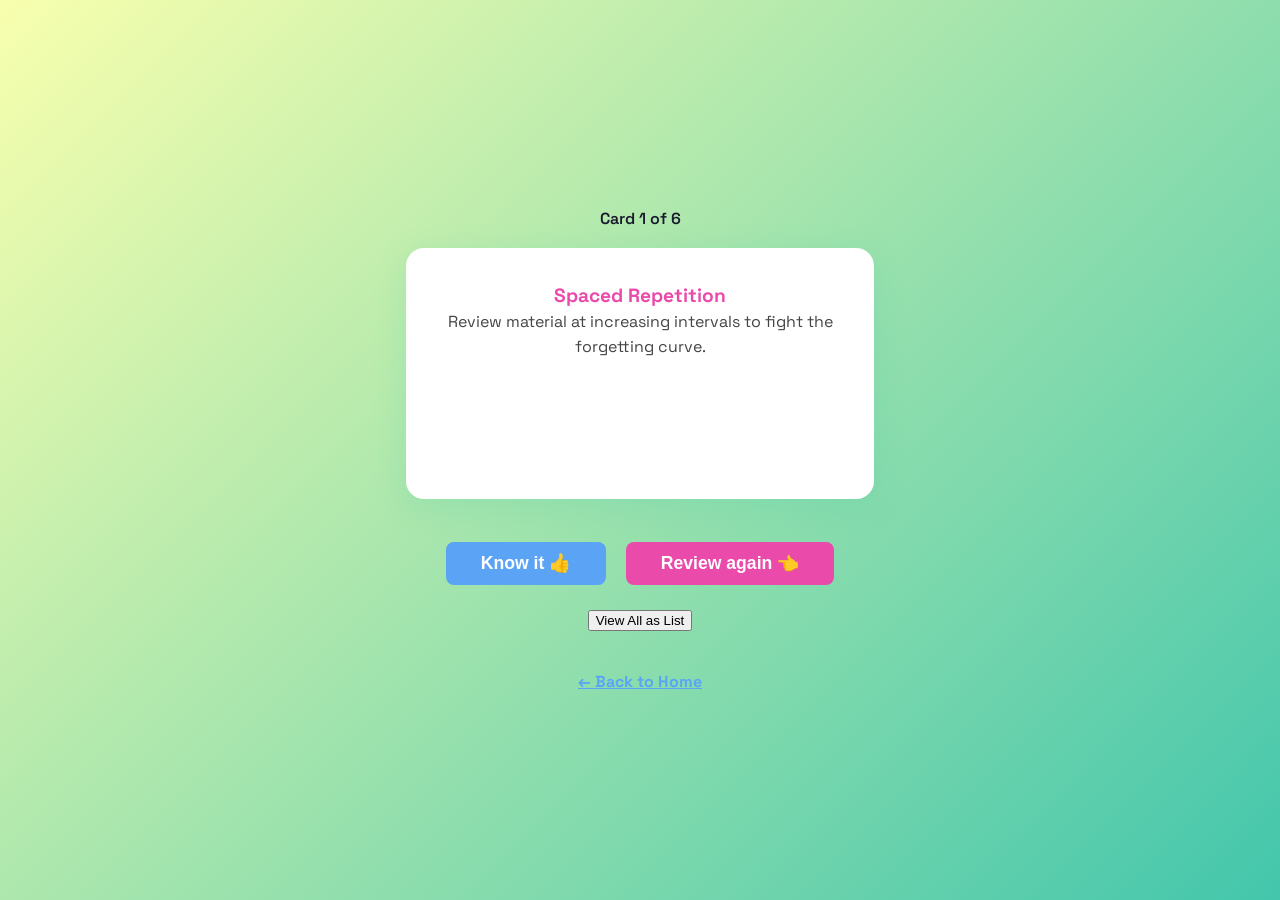
==== flashcards.html @ cfedade1 "Add Tinder-style Flashcard Revision page and link from home" ====
<!DOCTYPE html>
<html lang="en">
<head>
  <meta charset="UTF-8">
  <title>Flashcard Revision | Ravi's Knowledge Hub</title>
  <meta name="viewport" content="width=device-width, initial-scale=1.0">
  <link href="https://fonts.googleapis.com/css2?family=Space+Grotesk:wght@400;700&family=Montserrat:wght@600;900&display=swap" rel="stylesheet">
  <link rel="stylesheet" href="styles.css">
  <style>
    body { background: linear-gradient(135deg, #f8ffae 0%, #43c6ac 100%); }
    .flashcard-container { display: flex; flex-direction: column; align-items: center; justify-content: center; min-height: 90vh; }
    .flashcard { background: #fff; border-radius: 18px; box-shadow: 0 8px 32px #43c6ac33; padding: 2.2rem 1.5rem; max-width: 420px; min-height: 180px; text-align: center; font-size: 1.2rem; font-family: 'Space Grotesk', Arial, sans-serif; margin-bottom: 1.5rem; transition: box-shadow 0.2s, transform 0.2s; }
    .flashcard strong { color: #ea4aaa; }
    .flashcard-btns { display: flex; gap: 1.2rem; justify-content: center; margin-top: 1.2rem; }
    .fc-btn { padding: 0.7rem 2.2rem; font-size: 1.1rem; font-weight: 700; border: none; border-radius: 8px; cursor: pointer; transition: background 0.2s, transform 0.2s; }
    .fc-btn.know { background: #5ba4f5; color: #fff; }
    .fc-btn.review { background: #ea4aaa; color: #fff; }
    .fc-btn:hover { transform: translateY(-2px) scale(1.04); }
    .fc-progress { margin-bottom: 1.2rem; color: #1a1a2e; font-weight: 600; }
    .fc-viewall { margin: 1.5rem 0 0.5rem; text-align: center; }
    .fc-list { background: #fff; border-radius: 12px; box-shadow: 0 2px 12px #43c6ac22; padding: 1.2rem 1rem; max-width: 500px; margin: 0 auto; }
    .fc-list li { margin-bottom: 0.7em; font-size: 1.05rem; color: #222; line-height: 1.6; }
    .fc-list strong { color: #ea4aaa; }
    .fc-back { margin-top: 2rem; display: inline-block; color: #5ba4f5; font-weight: 700; text-decoration: underline; cursor: pointer; }
  </style>
</head>
<body>
  <div class="flashcard-container">
    <div class="fc-progress" id="fc-progress"></div>
    <div class="flashcard" id="flashcard"></div>
    <div class="flashcard-btns">
      <button class="fc-btn know" onclick="nextCard('know')">Know it 👍</button>
      <button class="fc-btn review" onclick="nextCard('review')">Review again 👈</button>
    </div>
    <div class="fc-viewall">
      <button class="btn" onclick="toggleList()">View All as List</button>
    </div>
    <ul class="fc-list" id="fc-list" style="display:none;"></ul>
    <a class="fc-back" href="index.html">← Back to Home</a>
  </div>
  <script>
    // Example flashcards (replace with your 100+)
    const flashcards = [
      { front: '<strong>Spaced Repetition</strong>', back: 'Review material at increasing intervals to fight the forgetting curve.' },
      { front: '<strong>Active Recall</strong>', back: 'Test yourself by retrieving information without looking at notes.' },
      { front: '<strong>Interleaving Practice</strong>', back: 'Mix different topics or problem types in one session to improve adaptability.' },
      { front: '<strong>Practice Testing</strong>', back: 'Simulate exam conditions to strengthen retrieval and reduce anxiety.' },
      { front: '<strong>Elaboration</strong>', back: 'Explain concepts in your own words and connect them to prior knowledge.' },
      { front: '<strong>Metacognition</strong>', back: 'Reflect on what you know vs. don’t know to guide study time efficiently.' }
      // ...add all 100+ here
    ];
    let idx = 0, known = 0, review = 0;
    function showCard() {
      document.getElementById('flashcard').innerHTML = `${flashcards[idx].front}<br><span style="color:#444;font-size:1rem;">${flashcards[idx].back}</span>`;
      document.getElementById('fc-progress').textContent = `Card ${idx+1} of ${flashcards.length}`;
    }
    function nextCard(type) {
      if(type==='know') known++; else review++;
      idx = (idx+1)%flashcards.length;
      showCard();
    }
    function toggleList() {
      const ul = document.getElementById('fc-list');
      if(ul.style.display==='none') {
        ul.innerHTML = flashcards.map(f=>`<li>${f.front}: <span style='color:#444;'>${f.back}</span></li>`).join('');
        ul.style.display='block';
      } else {
        ul.style.display='none';
      }
    }
    showCard();
  </script>
</body>
</html>
---- styles.css ----
body {
  min-height: 100vh;
  margin: 0;
  font-family: 'Space Grotesk', 'Segoe UI', Arial, sans-serif;
  background: linear-gradient(135deg, #a8edea 0%, #fed6e3 100%);
  display: flex;
  flex-direction: column;
  align-items: center;
  justify-content: center;
  animation: bgfade 2s ease;
}

@keyframes bgfade {
  from { opacity: 0; }
  to { opacity: 1; }
}

.container {
  background: rgba(255,255,255,0.85);
  box-shadow: 0 8px 32px rgba(91,164,245,0.12);
  border-radius: 18px;
  padding: 2.5rem 2rem 2rem;
  max-width: 420px;
  margin: 2rem auto;
  text-align: center;
  animation: rise 1.2s cubic-bezier(.23,1.01,.32,1);
}

@keyframes rise {
  from { transform: translateY(40px); opacity: 0; }
  to { transform: translateY(0); opacity: 1; }
}

h1 {
  font-size: 2.2rem;
  font-weight: 700;
  color: #1a1a2e;
  margin-bottom: 0.7rem;
  letter-spacing: 0.01em;
}

p {
  color: #444;
  font-size: 1.1rem;
  margin-bottom: 1.5rem;
}

.verified {
  color: #2ecc40;
  font-weight: 600;
  font-size: 1.1rem;
  margin-bottom: 1.2rem;
}

.footer {
  margin-top: 2.5rem;
  color: #888;
  font-size: 0.95rem;
  text-align: center;
}

@media (max-width: 600px) {
  .container {
    padding: 1.2rem 0.5rem;
    max-width: 98vw;
  }
  h1 {
    font-size: 1.3rem;
  }
}

.learning-theories {
  background: linear-gradient(90deg, #f8ffae 0%, #43c6ac 100%);
  border-radius: 14px;
  box-shadow: 0 2px 12px #43c6ac22;
  padding: 1.5rem 1.2rem 1.2rem;
  margin: 1.5rem auto 1rem;
  max-width: 480px;
  text-align: left;
  animation: rise 1.2s cubic-bezier(.23,1.01,.32,1);
}

.learning-theories h2 {
  font-size: 1.3rem;
  color: #1a1a2e;
  margin-bottom: 0.7rem;
  font-weight: 900;
  letter-spacing: 0.01em;
}

.learning-theories ul {
  padding-left: 1.1em;
  margin: 0;
}

.learning-theories li {
  margin-bottom: 0.7em;
  font-size: 1.05rem;
  color: #222;
  line-height: 1.6;
}

.learning-theories strong {
  color: #ea4aaa;
  font-weight: 700;
}
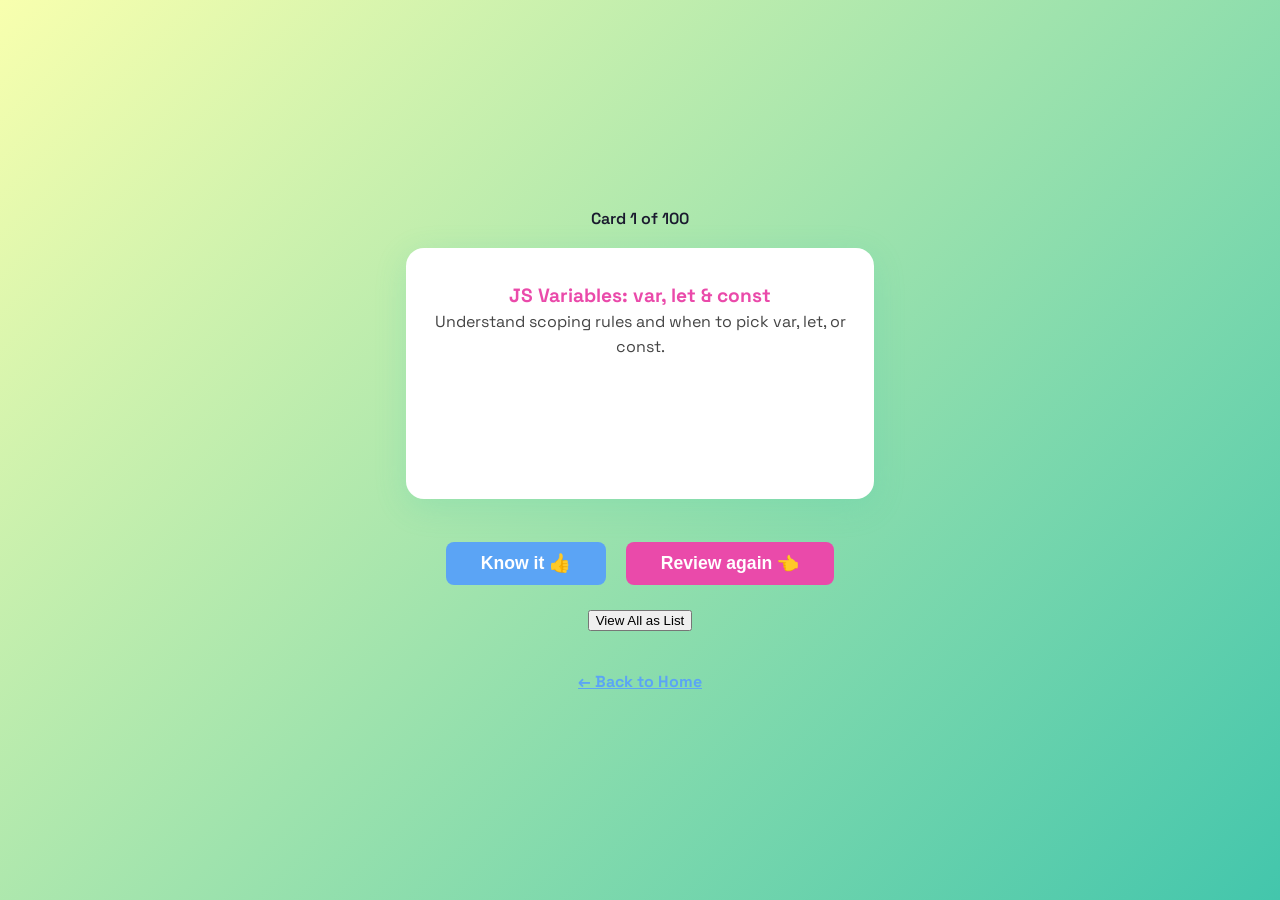
==== commit aa506df8: "Populate flashcards.html with 100+ blog post topics for Tinder-style revision" ====
--- a/flashcards.html
+++ b/flashcards.html
@@ -39,15 +39,111 @@
     <a class="fc-back" href="index.html">← Back to Home</a>
   </div>
   <script>
-    // Example flashcards (replace with your 100+)
+    // 100+ flashcards auto-generated from blog post topics
     const flashcards = [
-      { front: '<strong>Spaced Repetition</strong>', back: 'Review material at increasing intervals to fight the forgetting curve.' },
-      { front: '<strong>Active Recall</strong>', back: 'Test yourself by retrieving information without looking at notes.' },
-      { front: '<strong>Interleaving Practice</strong>', back: 'Mix different topics or problem types in one session to improve adaptability.' },
-      { front: '<strong>Practice Testing</strong>', back: 'Simulate exam conditions to strengthen retrieval and reduce anxiety.' },
-      { front: '<strong>Elaboration</strong>', back: 'Explain concepts in your own words and connect them to prior knowledge.' },
-      { front: '<strong>Metacognition</strong>', back: 'Reflect on what you know vs. don’t know to guide study time efficiently.' }
-      // ...add all 100+ here
+      // JavaScript Cheatsheet (1-39)
+      { front: '<strong>JS Variables: var, let & const</strong>', back: 'Understand scoping rules and when to pick var, let, or const.' },
+      { front: '<strong>JS Primitive Data Types</strong>', back: 'The 7 primitive types: string, number, boolean, null, undefined, symbol, BigInt.' },
+      { front: '<strong>JS Non-Primitive Types</strong>', back: 'Everything that isn\'t a primitive is an object — including arrays and functions.' },
+      { front: '<strong>JS Type Checking</strong>', back: 'Use typeof for primitives and Array.isArray for arrays.' },
+      { front: '<strong>JS Arithmetic Operators</strong>', back: 'Addition, subtraction, multiplication, division, modulus, exponent, increment, decrement.' },
+      { front: '<strong>JS Assignment Operators</strong>', back: 'Shorthand operators: +=, -=, *=, /=, %= for concise variable updates.' },
+      { front: '<strong>JS Comparison: == vs ===</strong>', back: 'Always prefer strict equality (===) to avoid type coercion surprises.' },
+      { front: '<strong>JS Logical Operators & Nullish Coalescing</strong>', back: 'AND (&&), OR (||), NOT (!), and the modern ?? operator.' },
+      { front: '<strong>JS If / Else Control Flow</strong>', back: 'Branch execution based on conditions with if, else if, and else.' },
+      { front: '<strong>JS Ternary Operator</strong>', back: 'One-line conditionals: condition ? valueIfTrue : valueIfFalse.' },
+      { front: '<strong>JS Switch Statement</strong>', back: 'Multi-branch selection with switch/case for cleaner value matching.' },
+      { front: '<strong>JS For Loop</strong>', back: 'The classic counted loop: initialize, condition, increment.' },
+      { front: '<strong>JS While & Do...While Loops</strong>', back: 'While checks before running; do...while runs at least once.' },
+      { front: '<strong>JS for...of & for...in Iterators</strong>', back: 'for...of iterates values (arrays/strings); for...in iterates keys (objects).' },
+      { front: '<strong>JS Function Declarations</strong>', back: 'Function declarations are hoisted — you can call them before they\'re defined.' },
+      { front: '<strong>JS Function Expressions</strong>', back: 'Assign a function to a variable — not hoisted, evaluated at runtime.' },
+      { front: '<strong>JS Arrow Functions</strong>', back: 'Concise syntax with => and lexical this binding.' },
+      { front: '<strong>JS Default & Rest Parameters</strong>', back: 'Set fallback values with defaults; collect unlimited args with rest.' },
+      { front: '<strong>JS Objects & the this Keyword</strong>', back: 'Object literals, methods, and how this works in different contexts.' },
+      { front: '<strong>JS Array Mutation: push, pop, shift, splice</strong>', back: 'Methods that modify the original array in place.' },
+      { front: '<strong>JS Array .map()</strong>', back: 'Create a new array by transforming each element. Never mutates original.' },
+      { front: '<strong>JS Array .filter()</strong>', back: 'Return a new array containing only elements that pass the test.' },
+      { front: '<strong>JS Array .reduce()</strong>', back: 'Reduce an array down to one value — sum, object, or anything.' },
+      { front: '<strong>JS .forEach(), .some(), .every()</strong>', back: 'forEach for side effects, some/every for boolean checks on arrays.' },
+      { front: '<strong>JS Destructuring: Arrays & Objects</strong>', back: 'Extract values from arrays/objects into variables in one statement.' },
+      { front: '<strong>JS Spread Operator (...)</strong>', back: 'Expand arrays/objects. Clone, merge, and compose without mutation.' },
+      { front: '<strong>JS DOM Manipulation</strong>', back: 'Select elements, modify text/styles, and create dynamic content.' },
+      { front: '<strong>JS Event Handling</strong>', back: 'Listen for user interactions with addEventListener.' },
+      { front: '<strong>JS JSON: stringify & parse</strong>', back: 'Convert between objects and JSON strings for storage and APIs.' },
+      { front: '<strong>JS Promises</strong>', back: 'Handle asynchronous operations with resolve, reject, and .then() chains.' },
+      { front: '<strong>JS Async / Await</strong>', back: 'Write asynchronous code that reads like synchronous code.' },
+      { front: '<strong>JS Modules: import & export</strong>', back: 'Organize code into reusable files with ES module syntax.' },
+      { front: '<strong>JS Error Handling: try / catch / finally</strong>', back: 'Gracefully handle runtime errors without crashing your application.' },
+      { front: '<strong>JS OOP: Classes & Inheritance</strong>', back: 'Class syntax for constructors, methods, and extends-based inheritance.' },
+      { front: '<strong>JS Set — Unique Value Collection</strong>', back: 'Store unique values and perform set operations efficiently.' },
+      { front: '<strong>JS Map — Key-Value Collection</strong>', back: 'Maps accept any key type and maintain insertion order.' },
+      { front: '<strong>JS Built-in String Methods</strong>', back: 'Essential string operations: case, search, slice, split, replace, trim.' },
+      { front: '<strong>JS Built-in Math & Number Methods</strong>', back: 'Math for calculations; Number for parsing and validation.' },
+      { front: '<strong>JS Optional Chaining & Modern Shortcuts</strong>', back: 'Safe property access with ?. and concise patterns for everyday code.' },
+      // Playwright Interview & Deep Dive (40-65)
+      { front: '<strong>What is Playwright & Key Features</strong>', back: 'Open-source E2E framework by Microsoft with cross-browser, auto-wait, and parallel execution.' },
+      { front: '<strong>Playwright vs Selenium: Architecture Differences</strong>', back: 'Direct protocol control vs WebDriver — why Playwright is faster and more reliable.' },
+      { front: '<strong>Playwright Auto-Waiting Mechanism</strong>', back: 'Before every action, Playwright ensures the element is ready — no manual waits needed.' },
+      { front: '<strong>Browser Contexts: Isolated Sessions</strong>', back: 'Incognito-like sessions within a single browser. Parallel tests without interference.' },
+      { front: '<strong>Handling Multiple Pages & Frames</strong>', back: 'Work with new tabs, popups, and iframes using Playwright\'s page and frame APIs.' },
+      { front: '<strong>Playwright Locators & Best Practices</strong>', back: 'Locators are lazy, auto-retrying queries. Use user-facing attributes first.' },
+      { front: '<strong>API Testing with Playwright</strong>', back: 'Make HTTP requests, validate responses, and combine UI + API testing.' },
+      { front: '<strong>Playwright Test Runner & Fixtures</strong>', back: 'Built-in fixtures for browser, context, page. Parallel by default with full lifecycle hooks.' },
+      { front: '<strong>Authentication Strategies in Playwright</strong>', back: 'Log in once, save state, reuse everywhere. Avoid re-logging in every test.' },
+      { front: '<strong>Playwright Debugging: Inspector, UI Mode, Traces</strong>', back: 'A complete debugging stack from local development to CI failure forensics.' },
+      { front: '<strong>Playwright Internal Architecture</strong>', back: 'Direct browser protocol communication — no WebDriver, no middleware.' },
+      { front: '<strong>Web-First Assertions in Playwright</strong>', back: 'Auto-retrying assertions that wait for conditions to be met, reducing flakiness.' },
+      { front: '<strong>Playwright Retries & Flaky Test Handling</strong>', back: 'Configure retries as a safety net, not as a fix for broken tests.' },
+      { front: '<strong>Playwright CI Setup & Best Practices</strong>', back: 'Reliable CI configuration: install, run, report, and artifact collection.' },
+      { front: '<strong>Cross-Browser Testing Strategy</strong>', back: 'Configure multi-browser projects for Chromium, Firefox, and WebKit.' },
+      { front: '<strong>Test Isolation & Hook Design</strong>', back: 'Each test gets a fresh context. Use hooks for setup, not shared state.' },
+      { front: '<strong>Playwright Sharding & Report Merging</strong>', back: 'Split test suites across CI machines and merge results into one report.' },
+      { front: '<strong>Playwright Trace Viewer Deep Dive</strong>', back: 'Time-travel debugging with DOM snapshots, network logs, and action timeline.' },
+      { front: '<strong>Network Interception & Mocking</strong>', back: 'Intercept, modify, or mock API responses for controlled testing.' },
+      { front: '<strong>Page Object Model in Playwright</strong>', back: 'Encapsulate page interactions in classes for maintainable, reusable test code.' },
+      { front: '<strong>Visual Regression Testing with Playwright</strong>', back: 'Screenshot comparison to catch unintended visual changes.' },
+      { front: '<strong>Playwright Code Generation (codegen)</strong>', back: 'Record browser actions and generate test code automatically.' },
+      { front: '<strong>Playwright Configuration Deep Dive</strong>', back: 'Master playwright.config.ts: projects, timeouts, retries, reporters, and use options.' },
+      { front: '<strong>Handling Dialogs, Downloads & Uploads</strong>', back: 'Handle browser dialogs, file downloads, and file upload inputs.' },
+      { front: '<strong>Data-Driven Testing in Playwright</strong>', back: 'Run the same test with multiple datasets using loops or test.describe.' },
+      { front: '<strong>JavaScript vs TypeScript for Playwright Projects</strong>', back: 'TypeScript is recommended for safety, but JavaScript works for quick prototypes.' },
+      // MCP (Model Context Protocol) (66-100)
+      { front: '<strong>What is MCP (Model Context Protocol)?</strong>', back: 'MCP is NOT a test framework — it\'s a protocol standardizing how AI models, tools, and context communicate.' },
+      { front: '<strong>Why MCP Was Introduced</strong>', back: 'Prompt-only AI suffers from statelessness, hallucinations, and no execution feedback. MCP fixes this.' },
+      { front: '<strong>MCP vs Prompt-Only AI Testing</strong>', back: 'MCP adds structured actions, real feedback, and governed execution on top of AI capabilities.' },
+      { front: '<strong>MCP Servers in Testing</strong>', back: 'An MCP server exposes Playwright capabilities as tools and streams DOM, screenshots, and logs.' },
+      { front: '<strong>Why a Code Agent is Required for MCP</strong>', back: 'MCP doesn\'t think — the AI agent interprets intent, plans steps, and decides recovery.' },
+      { front: '<strong>MCP Security & Governance Basics</strong>', back: 'Enterprise MCP requires read-only DOM access, PII masking, prompt logging, and approval workflows.' },
+      { front: '<strong>Playwright MCP Architecture</strong>', back: 'User Intent → AI Agent → MCP Protocol → MCP Server → Playwright → Browser.' },
+      { front: '<strong>MCP Planner Agent: Intent Classification</strong>', back: 'The Planner classifies user intent into navigation, authentication, validation, workflow, and constraint types.' },
+      { front: '<strong>MCP Planner: State Gap Analysis</strong>', back: 'The Planner compares current browser state to desired state and determines prerequisite steps.' },
+      { front: '<strong>MCP Planner: Risk Annotation</strong>', back: 'Each planned step is tagged with risk levels: locator volatility, network dependency, auth failure.' },
+      { front: '<strong>MCP Generator Agent: Plan to Playwright Code</strong>', back: 'Converts the Planner\'s execution graph into deterministic Playwright primitives.' },
+      { front: '<strong>MCP Generator: TypeScript vs JavaScript</strong>', back: 'MCP performs better with TypeScript — AST reasoning, safer healing, stronger boundaries.' },
+      { front: '<strong>MCP Healer Agent: Failure Recovery</strong>', back: 'The Healer is reactive — it activates after a failure and attempts recovery without changing test intent.' },
+      { front: '<strong>MCP Execution Traces & Observability</strong>', back: 'Every MCP execution must produce: prompt, plan, code, screenshots, traces, and healing diffs.' },
+      { front: '<strong>Enterprise SSO/Auth Testing with MCP</strong>', back: 'MCP handles external auth dependencies, redirect flows, and role validation automatically.' },
+      { front: '<strong>Role-Based UI Validation with MCP</strong>', back: 'Assert on absence, not just presence. Verify users DON\'T see what they shouldn\'t.' },
+      { front: '<strong>MCP Anti-Flakiness Strategy</strong>', back: 'MCP replaces arbitrary waits with network-idle conditions, UI readiness signals, and state assertions.' },
+      { front: '<strong>Why Traditional Automation Hits Its Limits</strong>', back: '60-70% of automation effort goes into maintenance. MCP targets this translation cost.' },
+      { front: '<strong>Governance, Risk & Compliance for MCP</strong>', back: 'MCP without governance becomes unreviewable automation. Guardrails are mandatory.' },
+      { front: '<strong>CI/CD Governance Model for MCP</strong>', back: 'MCP in CI/CD needs explicit execution modes: Validation, Exploratory, and Adaptive.' },
+      { front: '<strong>MCP Pipeline Stages in Detail</strong>', back: 'Four stages: Prompt Validation → Plan Diffing → Deterministic Execution → Adaptive Execution.' },
+      { front: '<strong>Prompt Review & Versioning Workflow</strong>', back: 'MCP prompts define behavior, scope, and risk. They require formal review like code.' },
+      { front: '<strong>Leadership Adoption Playbook for MCP</strong>', back: 'MCP is a test intelligence layer, not a cost-cutting shortcut. Adopt in 3 phases.' },
+      { front: '<strong>KPIs Leadership Should Track for MCP</strong>', back: 'Track maintenance reduction, flakiness rate, time-to-test. Avoid raw test count and AI-generated %.' },
+      { front: '<strong>RACI Model for MCP Ownership</strong>', back: 'MCP agents are responsible for actions, never accountable for outcomes. Humans own decisions.' },
+      { front: '<strong>Regulated Industry MCP: SOC2 / ISO 27001</strong>', back: 'SOC2 requires prompt versioning, plan retention, and healing logs. ISO requires least-privilege and separation.' },
+      { front: '<strong>HIPAA-Compatible MCP Testing</strong>', back: 'MCP must never infer or generate PHI values. DOM masking and screenshot redaction are mandatory.' },
+      { front: '<strong>MCP Compliance Artifact Set</strong>', back: 'Five mandatory artifacts: prompt history, plan diffs, healing rationale, execution traces, approval records.' },
+      { front: '<strong>MCP ROI Narrative for Leadership</strong>', back: 'MCP reduces waste by eliminating translation and maintenance cost — not by replacing people.' },
+      { front: '<strong>Why MCP Fails at Leadership Level</strong>', back: 'MCP fails when leaders treat it as a tooling upgrade, skip governance, or chase speed over correctness.' },
+      { front: '<strong>Full MCP Operating Model: People + Process + Tech</strong>', back: 'Align roles, processes, and technology to implement MCP safely and at scale.' },
+      { front: '<strong>MCP Misuse Case Study: What Went Wrong</strong>', back: 'A global enterprise rolled out MCP in 3 weeks without governance — here\'s what happened.' },
+      { front: '<strong>MCP Corrective Measures & Recovery</strong>', back: 'After MCP misuse: establish review boards, disable PR healing, retain artifacts, fix KPIs.' },
+      { front: '<strong>MCP Environment Setup: Step by Step</strong>', back: 'Node 18+, Playwright, MCP server installation, and project folder structure.' },
+      { front: '<strong>Playwright + MCP: The Complete Mental Model</strong>', back: 'The full picture: Playwright provides deterministic execution; MCP provides intelligent orchestration.' }
     ];
     let idx = 0, known = 0, review = 0;
     function showCard() {
